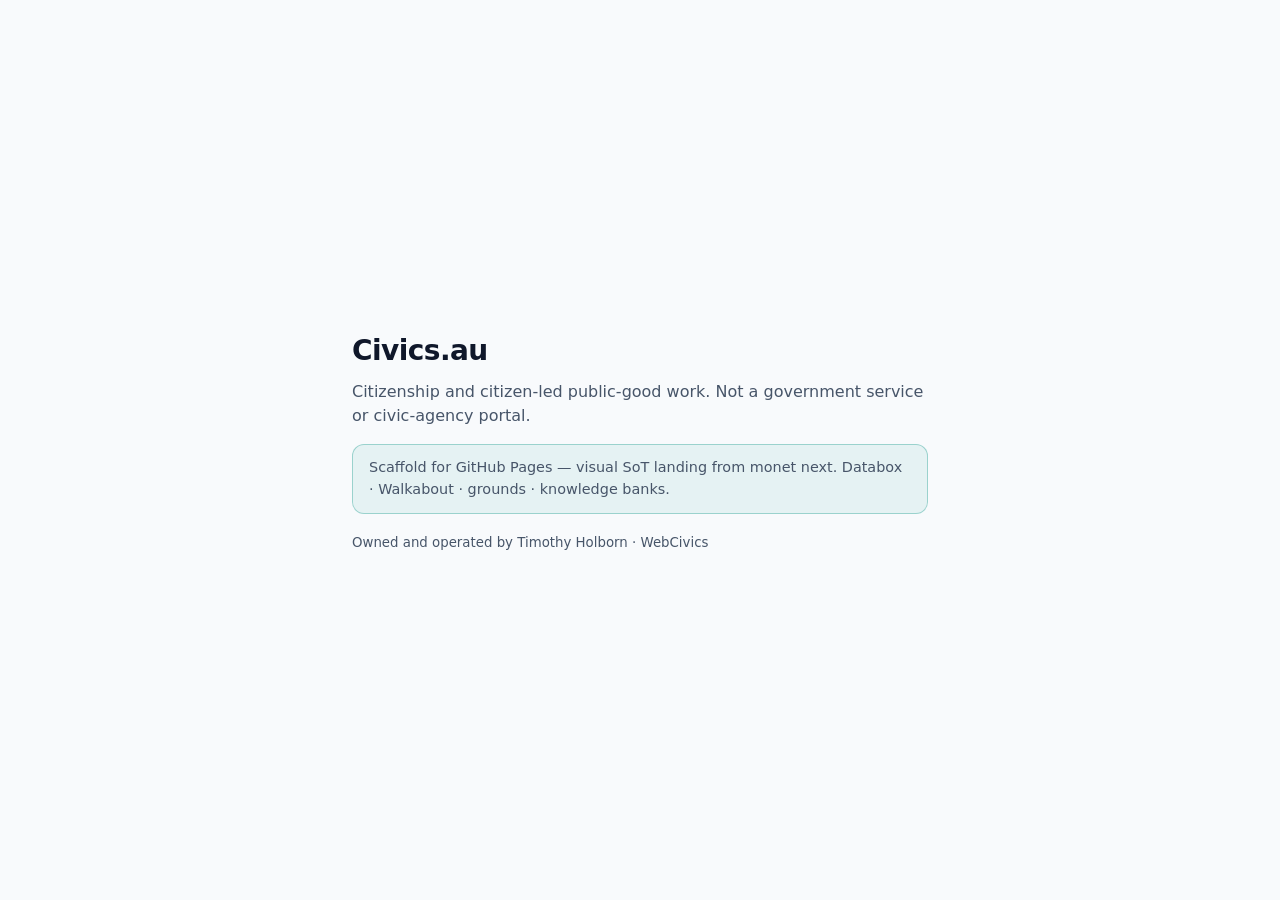
==== index.html @ 1c13857c "chore: stand up GitHub Pages scaffold for www.civics.au Minimal index + CNAME + nojekyll so monet ca" ====
<!DOCTYPE html>
<html lang="en-AU">
<head>
<meta charset="utf-8"/>
<meta name="viewport" content="width=device-width, initial-scale=1"/>
<title>Civics.au — citizenship & public-good work</title>
<meta name="description" content="Civics.au is for citizenship and citizen-led public-good work — not a government (civic) agency portal. Owned and operated by Timothy Holborn as part of WebCivics."/>
<style>
  :root { color-scheme: light dark; --ink:#0f172a; --mute:#475569; --bg:#f8fafc; --accent:#0d9488; }
  @media (prefers-color-scheme: dark) {
    :root { --ink:#e2e8f0; --mute:#94a3b8; --bg:#0b1220; --accent:#2dd4bf; }
  }
  * { box-sizing: border-box; }
  body {
    margin: 0; min-height: 100vh; font: 16px/1.5 system-ui, sans-serif;
    color: var(--ink); background: var(--bg);
    display: grid; place-items: center; padding: 2rem;
  }
  main { max-width: 36rem; }
  h1 { font-size: 1.75rem; letter-spacing: -0.02em; margin: 0 0 0.5rem; }
  p { margin: 0 0 1rem; color: var(--mute); }
  .note {
    font-size: 0.9rem; padding: 0.75rem 1rem; border-radius: 0.75rem;
    border: 1px solid color-mix(in srgb, var(--accent) 35%, transparent);
    background: color-mix(in srgb, var(--accent) 8%, transparent);
  }
  code { font-size: 0.85em; }
</style>
</head>
<body>
<main>
  <h1>Civics.au</h1>
  <p>Citizenship and citizen-led public-good work. Not a government service or civic-agency portal.</p>
  <p class="note">Scaffold for GitHub Pages — visual SoT landing from monet next. Databox · Walkabout · grounds · knowledge banks.</p>
  <p><small>Owned and operated by Timothy Holborn · WebCivics</small></p>
</main>
</body>
</html>
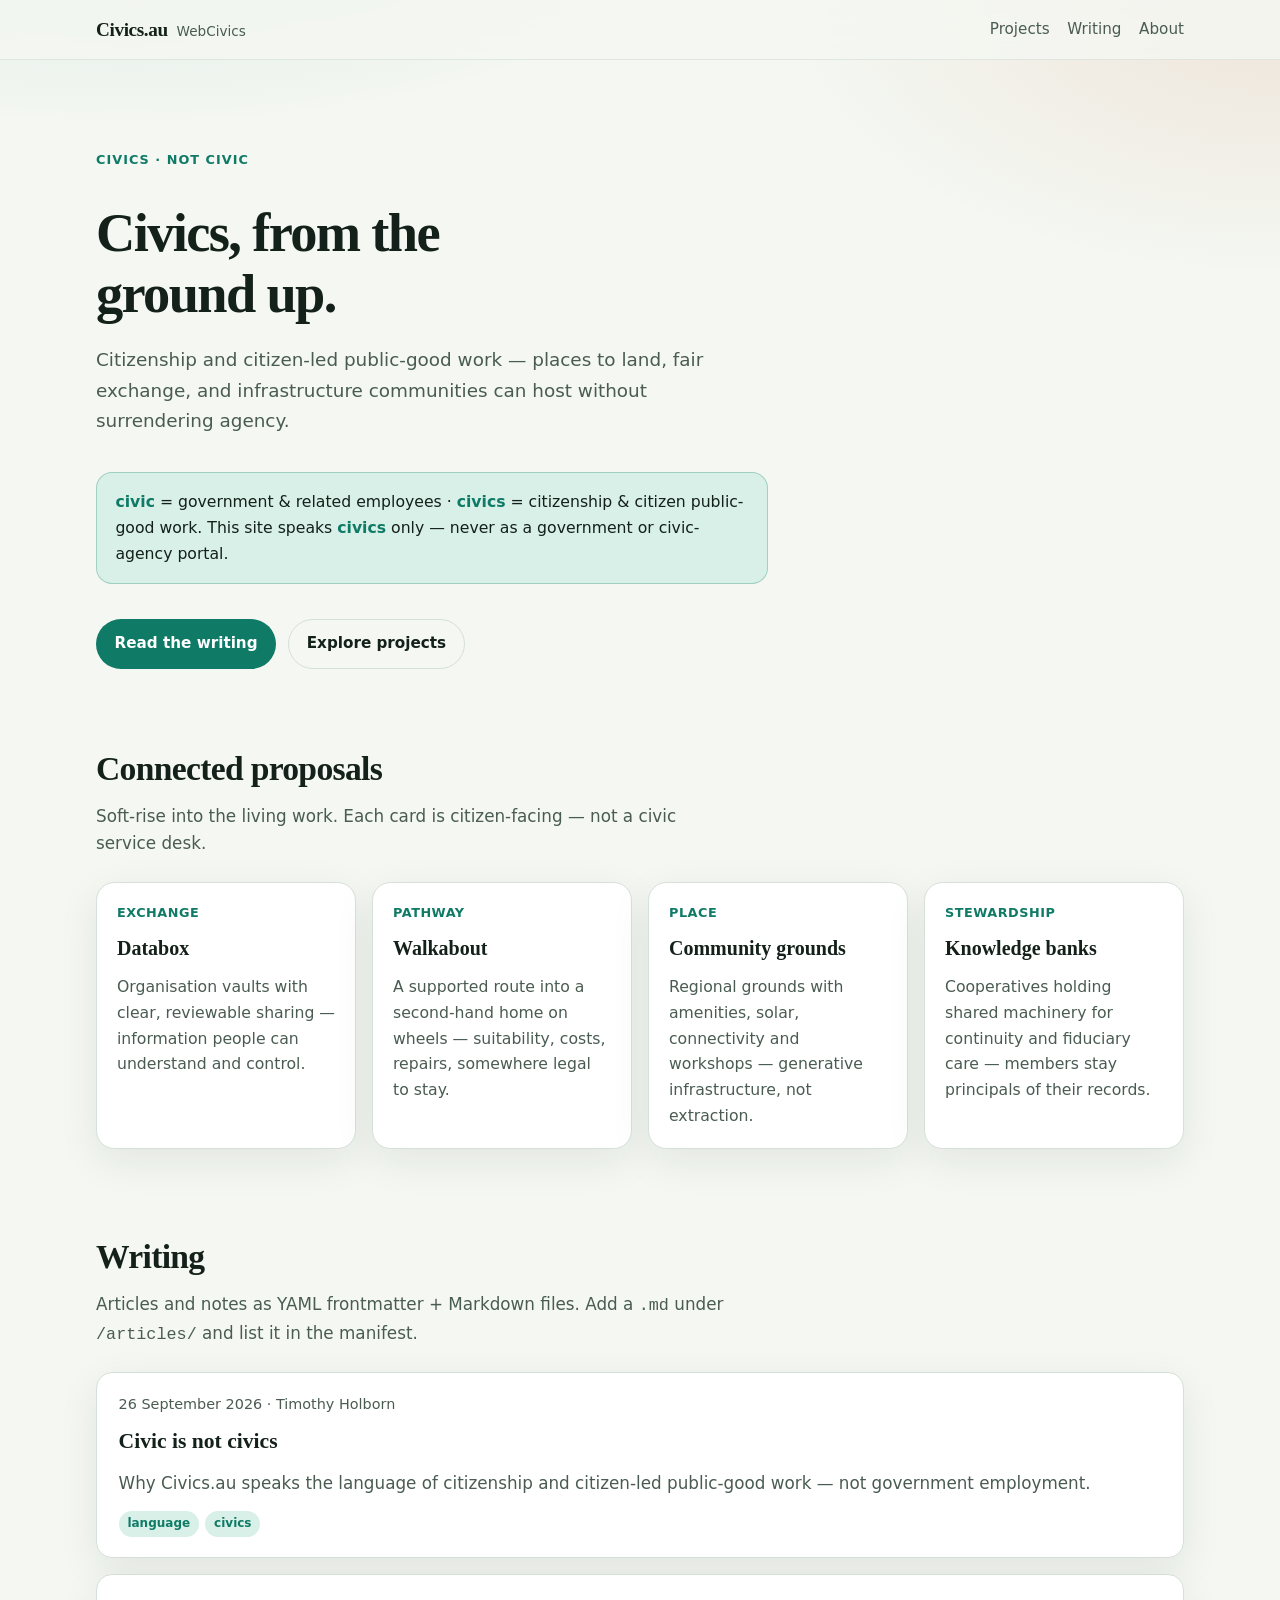
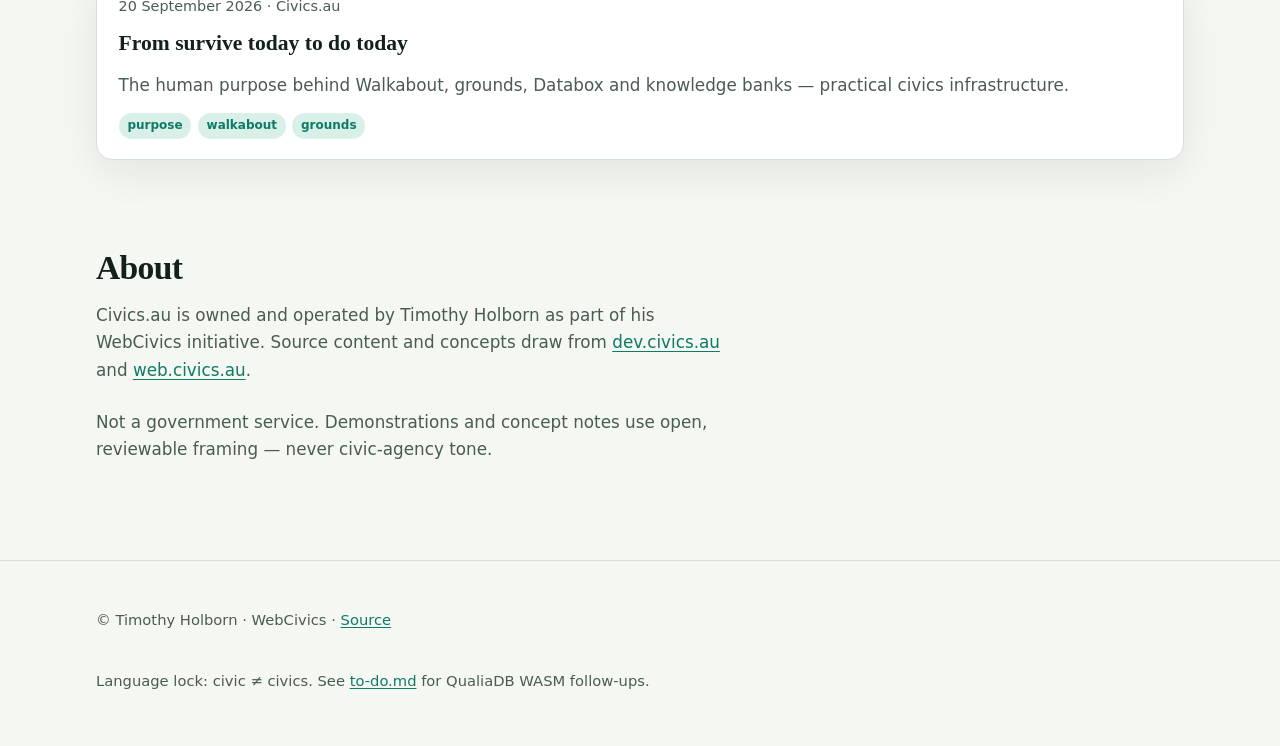
==== commit 2d1fcc52: "feat: civics chrome + YAML/MD writing section (voice lock, Qualia WASM notes) One-page home with civ" ====
--- a/index.html
+++ b/index.html
@@ -1,38 +1,85 @@
 <!DOCTYPE html>
 <html lang="en-AU">
 <head>
-<meta charset="utf-8"/>
-<meta name="viewport" content="width=device-width, initial-scale=1"/>
-<title>Civics.au — citizenship & public-good work</title>
-<meta name="description" content="Civics.au is for citizenship and citizen-led public-good work — not a government (civic) agency portal. Owned and operated by Timothy Holborn as part of WebCivics."/>
-<style>
-  :root { color-scheme: light dark; --ink:#0f172a; --mute:#475569; --bg:#f8fafc; --accent:#0d9488; }
-  @media (prefers-color-scheme: dark) {
-    :root { --ink:#e2e8f0; --mute:#94a3b8; --bg:#0b1220; --accent:#2dd4bf; }
-  }
-  * { box-sizing: border-box; }
-  body {
-    margin: 0; min-height: 100vh; font: 16px/1.5 system-ui, sans-serif;
-    color: var(--ink); background: var(--bg);
-    display: grid; place-items: center; padding: 2rem;
-  }
-  main { max-width: 36rem; }
-  h1 { font-size: 1.75rem; letter-spacing: -0.02em; margin: 0 0 0.5rem; }
-  p { margin: 0 0 1rem; color: var(--mute); }
-  .note {
-    font-size: 0.9rem; padding: 0.75rem 1rem; border-radius: 0.75rem;
-    border: 1px solid color-mix(in srgb, var(--accent) 35%, transparent);
-    background: color-mix(in srgb, var(--accent) 8%, transparent);
-  }
-  code { font-size: 0.85em; }
-</style>
+  <meta charset="utf-8" />
+  <meta name="viewport" content="width=device-width, initial-scale=1" />
+  <title>Civics.au — citizenship &amp; public-good work</title>
+  <meta name="description" content="Civics.au is for citizenship and citizen-led public-good work — not a government (civic) agency portal. Owned and operated by Timothy Holborn as part of WebCivics." />
+  <link rel="stylesheet" href="/css/site.css" />
 </head>
 <body>
-<main>
-  <h1>Civics.au</h1>
-  <p>Citizenship and citizen-led public-good work. Not a government service or civic-agency portal.</p>
-  <p class="note">Scaffold for GitHub Pages — visual SoT landing from monet next. Databox · Walkabout · grounds · knowledge banks.</p>
-  <p><small>Owned and operated by Timothy Holborn · WebCivics</small></p>
-</main>
+  <a class="skip" href="#main">Skip to content</a>
+  <header class="site-header">
+    <div class="wrap bar">
+      <a class="brand" href="/"><strong>Civics.au</strong><span>WebCivics</span></a>
+      <nav class="nav" aria-label="Primary">
+        <a href="#projects">Projects</a>
+        <a href="#writing">Writing</a>
+        <a href="#about">About</a>
+      </nav>
+    </div>
+  </header>
+
+  <main id="main" class="wrap">
+    <section class="hero" aria-labelledby="hero-title">
+      <p class="kicker">Civics · not civic</p>
+      <h1 id="hero-title">Civics, from the ground up.</h1>
+      <p class="lede">Citizenship and citizen-led public-good work — places to land, fair exchange, and infrastructure communities can host without surrendering agency.</p>
+      <p class="voice"><strong>civic</strong> = government &amp; related employees · <strong>civics</strong> = citizenship &amp; citizen public-good work. This site speaks <strong>civics</strong> only — never as a government or civic-agency portal.</p>
+      <div class="actions">
+        <a class="btn btn-primary" href="#writing">Read the writing</a>
+        <a class="btn btn-ghost" href="#projects">Explore projects</a>
+      </div>
+    </section>
+
+    <section id="projects" aria-labelledby="projects-title">
+      <h2 id="projects-title">Connected proposals</h2>
+      <p class="section-lead">Soft-rise into the living work. Each card is citizen-facing — not a civic service desk.</p>
+      <div class="card-grid">
+        <a class="card" href="https://web.civics.au/" rel="noopener noreferrer">
+          <span class="meta">Exchange</span>
+          <h3>Databox</h3>
+          <p>Organisation vaults with clear, reviewable sharing — information people can understand and control.</p>
+        </a>
+        <a class="card" href="https://dev.civics.au/" rel="noopener noreferrer">
+          <span class="meta">Pathway</span>
+          <h3>Walkabout</h3>
+          <p>A supported route into a second-hand home on wheels — suitability, costs, repairs, somewhere legal to stay.</p>
+        </a>
+        <a class="card" href="https://dev.civics.au/" rel="noopener noreferrer">
+          <span class="meta">Place</span>
+          <h3>Community grounds</h3>
+          <p>Regional grounds with amenities, solar, connectivity and workshops — generative infrastructure, not extraction.</p>
+        </a>
+        <a class="card" href="https://dev.civics.au/" rel="noopener noreferrer">
+          <span class="meta">Stewardship</span>
+          <h3>Knowledge banks</h3>
+          <p>Cooperatives holding shared machinery for continuity and fiduciary care — members stay principals of their records.</p>
+        </a>
+      </div>
+    </section>
+
+    <section id="writing" aria-labelledby="writing-title">
+      <h2 id="writing-title">Writing</h2>
+      <p class="section-lead">Articles and notes as YAML frontmatter + Markdown files. Add a <code>.md</code> under <code>/articles/</code> and list it in the manifest.</p>
+      <div id="articles-list" class="articles-list" aria-live="polite"></div>
+    </section>
+
+    <section id="about" aria-labelledby="about-title">
+      <h2 id="about-title">About</h2>
+      <p class="section-lead">Civics.au is owned and operated by Timothy Holborn as part of his WebCivics initiative. Source content and concepts draw from <a href="https://dev.civics.au/" rel="noopener noreferrer">dev.civics.au</a> and <a href="https://web.civics.au/" rel="noopener noreferrer">web.civics.au</a>.</p>
+      <p class="section-lead">Not a government service. Demonstrations and concept notes use open, reviewable framing — never civic-agency tone.</p>
+    </section>
+  </main>
+
+  <footer class="site-footer">
+    <div class="wrap">
+      <p>© Timothy Holborn · WebCivics · <a href="https://github.com/mediaprophet/www.civics.au">Source</a></p>
+      <p>Language lock: civic ≠ civics. See <a href="/to-do.md">to-do.md</a> for QualiaDB WASM follow-ups.</p>
+    </div>
+  </footer>
+
+  <script src="/js/articles.js"></script>
+  <script>CivicsArticles.renderList("#articles-list");</script>
 </body>
 </html>
--- a/css/site.css
+++ b/css/site.css
@@ -0,0 +1,156 @@
+:root {
+  color-scheme: light dark;
+  --ink: #14201a;
+  --mute: #4a5c52;
+  --bg: #f4f7f2;
+  --paper: #ffffff;
+  --line: #d5e0d8;
+  --accent: #0f7a66;
+  --accent-soft: #d8f0e8;
+  --warm: #c45c26;
+  --radius: 1rem;
+  --shadow: 0 12px 40px rgba(20, 32, 26, 0.08);
+  --font: "Iowan Old Style", "Palatino Linotype", Palatino, "Book Antiqua", Georgia, serif;
+  --sans: "Segoe UI", system-ui, -apple-system, sans-serif;
+}
+@media (prefers-color-scheme: dark) {
+  :root {
+    --ink: #e8f0ea;
+    --mute: #9db0a4;
+    --bg: #0c1410;
+    --paper: #15201a;
+    --line: #2a3b32;
+    --accent: #3dceb0;
+    --accent-soft: #16352c;
+    --warm: #e08955;
+    --shadow: 0 12px 40px rgba(0, 0, 0, 0.35);
+  }
+}
+* { box-sizing: border-box; }
+html { scroll-behavior: smooth; }
+body {
+  margin: 0;
+  min-height: 100vh;
+  font: 1.05rem/1.65 var(--sans);
+  color: var(--ink);
+  background:
+    radial-gradient(1200px 600px at 10% -10%, color-mix(in srgb, var(--accent) 18%, transparent), transparent 60%),
+    radial-gradient(900px 500px at 100% 0%, color-mix(in srgb, var(--warm) 12%, transparent), transparent 55%),
+    var(--bg);
+}
+a { color: var(--accent); text-underline-offset: 0.15em; }
+a:hover { color: var(--warm); }
+.wrap { width: min(68rem, calc(100% - 2.5rem)); margin-inline: auto; }
+.skip {
+  position: absolute; left: -999px; top: 0;
+  background: var(--paper); color: var(--ink); padding: 0.5rem 1rem; z-index: 100;
+}
+.skip:focus { left: 1rem; top: 1rem; }
+.site-header {
+  position: sticky; top: 0; z-index: 20;
+  backdrop-filter: blur(12px);
+  background: color-mix(in srgb, var(--bg) 82%, transparent);
+  border-bottom: 1px solid color-mix(in srgb, var(--line) 70%, transparent);
+}
+.site-header .bar {
+  display: flex; align-items: center; justify-content: space-between;
+  gap: 1rem; padding: 0.85rem 0;
+}
+.brand {
+  display: flex; align-items: baseline; gap: 0.55rem;
+  text-decoration: none; color: var(--ink); font-family: var(--font);
+}
+.brand strong { font-size: 1.2rem; letter-spacing: -0.02em; }
+.brand span { color: var(--mute); font-size: 0.85rem; font-family: var(--sans); }
+.nav { display: flex; flex-wrap: wrap; gap: 0.85rem 1.1rem; }
+.nav a { color: var(--mute); text-decoration: none; font-size: 0.95rem; }
+.nav a:hover, .nav a[aria-current="page"] { color: var(--ink); }
+.hero { padding: clamp(2.5rem, 6vw, 5rem) 0 2rem; display: grid; gap: 1.25rem; }
+.kicker {
+  display: inline-flex; align-items: center; gap: 0.5rem;
+  font-size: 0.8rem; letter-spacing: 0.08em; text-transform: uppercase;
+  color: var(--accent); font-weight: 600;
+}
+.hero h1 {
+  margin: 0; font-family: var(--font);
+  font-size: clamp(2.1rem, 5vw, 3.4rem); line-height: 1.12;
+  letter-spacing: -0.03em; max-width: 16ch;
+}
+.lede { margin: 0; max-width: 42rem; color: var(--mute); font-size: 1.15rem; }
+.voice {
+  max-width: 42rem; padding: 1rem 1.15rem; border-radius: var(--radius);
+  background: var(--accent-soft); border: 1px solid color-mix(in srgb, var(--accent) 28%, transparent);
+  color: var(--ink); font-size: 0.98rem;
+}
+.voice strong { color: var(--accent); }
+.actions { display: flex; flex-wrap: wrap; gap: 0.75rem; }
+.btn {
+  display: inline-flex; align-items: center; justify-content: center;
+  padding: 0.7rem 1.1rem; border-radius: 999px; text-decoration: none;
+  font-weight: 600; font-size: 0.95rem; border: 1px solid transparent;
+}
+.btn-primary { background: var(--accent); color: #fff; }
+.btn-primary:hover { filter: brightness(1.05); color: #fff; }
+.btn-ghost { background: transparent; color: var(--ink); border-color: var(--line); }
+.btn-ghost:hover { border-color: var(--accent); color: var(--accent); }
+section { padding: 2.5rem 0; }
+section h2 {
+  margin: 0 0 0.4rem; font-family: var(--font);
+  font-size: clamp(1.6rem, 3vw, 2.1rem); letter-spacing: -0.02em;
+}
+.section-lead { margin: 0 0 1.5rem; color: var(--mute); max-width: 40rem; }
+.card-grid {
+  display: grid; gap: 1rem;
+  grid-template-columns: repeat(auto-fit, minmax(15rem, 1fr));
+}
+.card {
+  background: var(--paper); border: 1px solid var(--line);
+  border-radius: calc(var(--radius) + 0.15rem); padding: 1.2rem 1.25rem;
+  box-shadow: var(--shadow); display: grid; gap: 0.55rem; align-content: start;
+  text-decoration: none; color: inherit; transition: transform 0.15s ease, border-color 0.15s ease;
+}
+.card:hover { transform: translateY(-2px); border-color: color-mix(in srgb, var(--accent) 45%, var(--line)); }
+.card h3 { margin: 0; font-family: var(--font); font-size: 1.25rem; }
+.card p { margin: 0; color: var(--mute); font-size: 0.98rem; }
+.card .meta { font-size: 0.8rem; color: var(--accent); font-weight: 600; letter-spacing: 0.04em; text-transform: uppercase; }
+.articles-list { display: grid; gap: 1rem; }
+.article-card {
+  background: var(--paper); border: 1px solid var(--line);
+  border-radius: var(--radius); padding: 1.25rem 1.35rem;
+  box-shadow: var(--shadow); display: grid; gap: 0.45rem;
+}
+.article-card h3 { margin: 0; font-family: var(--font); font-size: 1.35rem; }
+.article-card h3 a { color: inherit; text-decoration: none; }
+.article-card h3 a:hover { color: var(--accent); }
+.article-card .byline { color: var(--mute); font-size: 0.9rem; }
+.article-card .excerpt { margin: 0.2rem 0 0; color: var(--mute); }
+.tags { display: flex; flex-wrap: wrap; gap: 0.4rem; margin-top: 0.35rem; }
+.tag {
+  font-size: 0.75rem; padding: 0.2rem 0.55rem; border-radius: 999px;
+  background: var(--accent-soft); color: var(--accent); font-weight: 600;
+}
+.site-footer {
+  margin-top: 2rem; padding: 2rem 0 2.5rem;
+  border-top: 1px solid var(--line); color: var(--mute); font-size: 0.92rem;
+}
+.site-footer .wrap { display: grid; gap: 0.5rem; }
+.article-page { padding: 2rem 0 3rem; }
+.article-page header { margin-bottom: 1.75rem; max-width: 42rem; }
+.article-page h1 {
+  margin: 0.35rem 0 0.5rem; font-family: var(--font);
+  font-size: clamp(1.9rem, 4vw, 2.7rem); line-height: 1.15; letter-spacing: -0.02em;
+}
+.prose {
+  max-width: 42rem; background: var(--paper); border: 1px solid var(--line);
+  border-radius: var(--radius); padding: clamp(1.25rem, 3vw, 2rem);
+  box-shadow: var(--shadow);
+}
+.prose h2, .prose h3 { font-family: var(--font); letter-spacing: -0.01em; }
+.prose code {
+  font-size: 0.9em; padding: 0.1em 0.35em; border-radius: 0.3em;
+  background: var(--accent-soft);
+}
+.status { color: var(--mute); font-size: 0.95rem; }
+@media (max-width: 640px) {
+  .site-header .bar { flex-direction: column; align-items: flex-start; }
+}
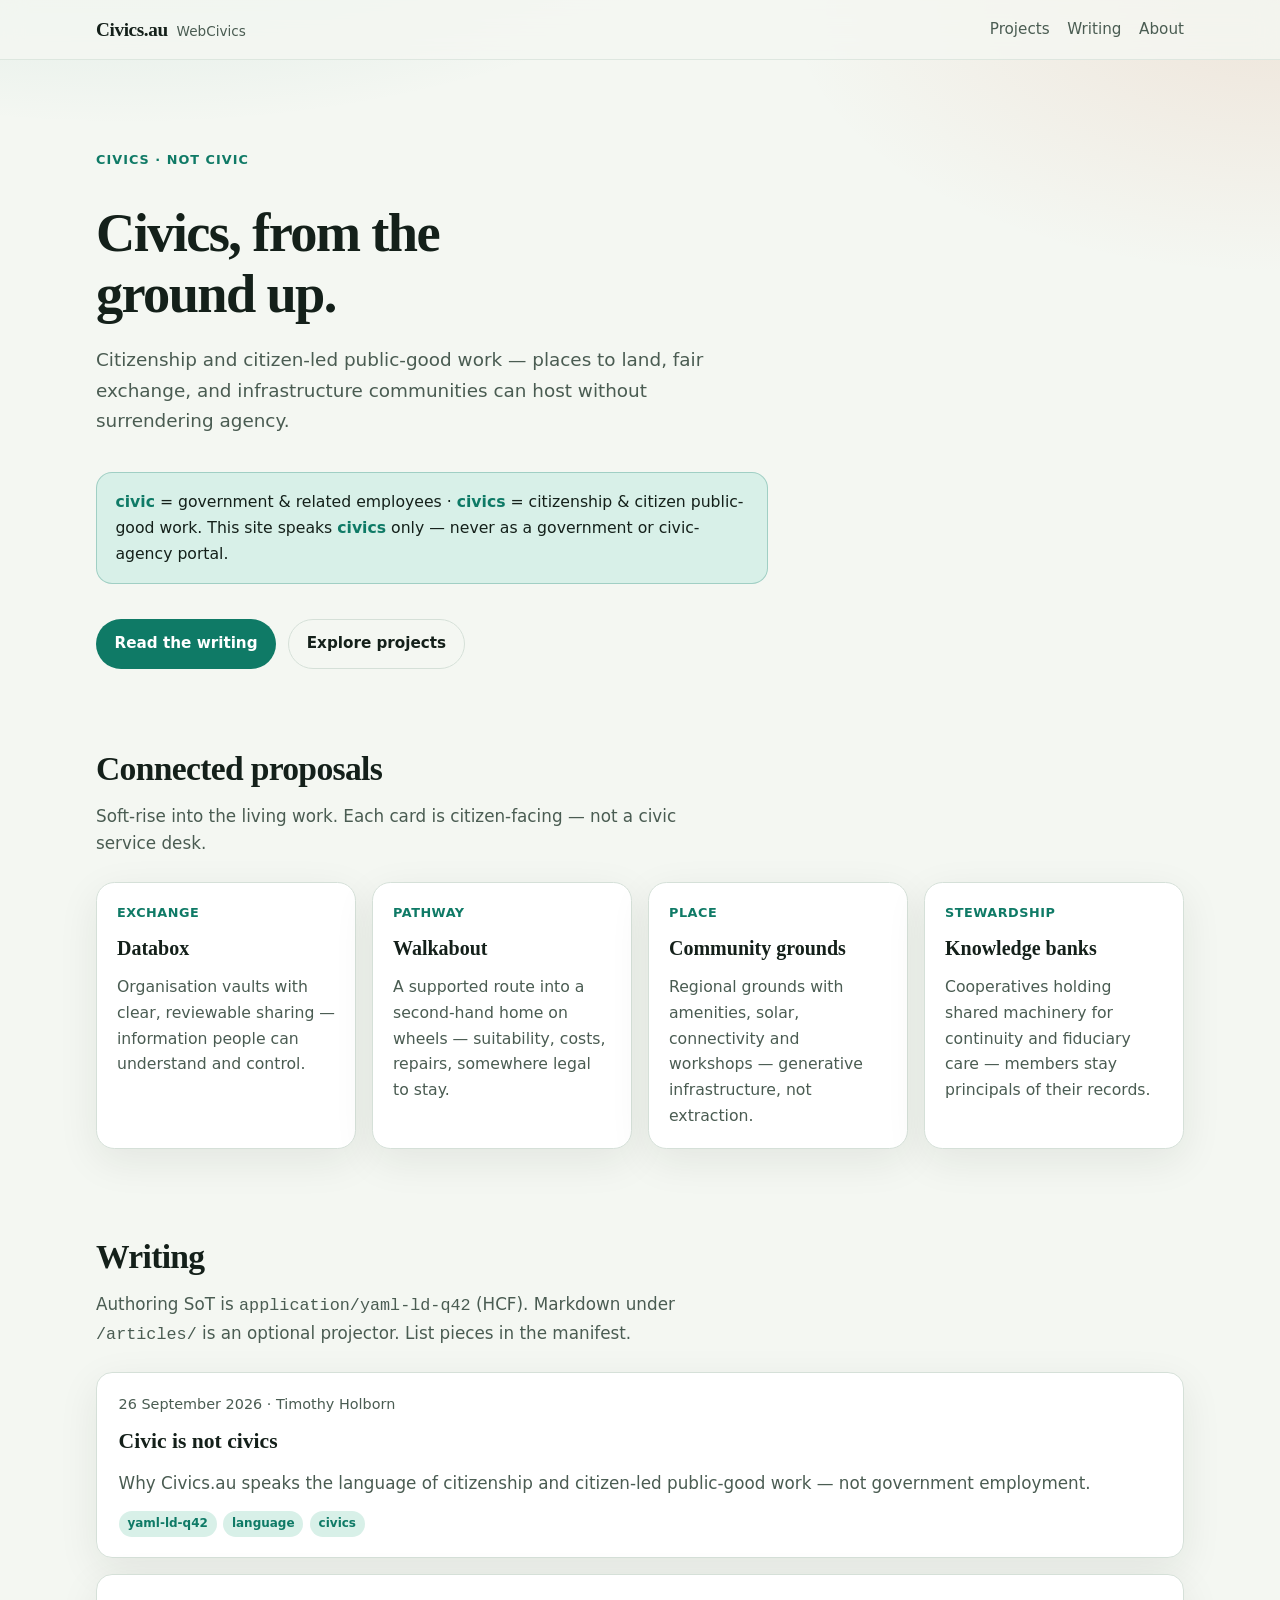
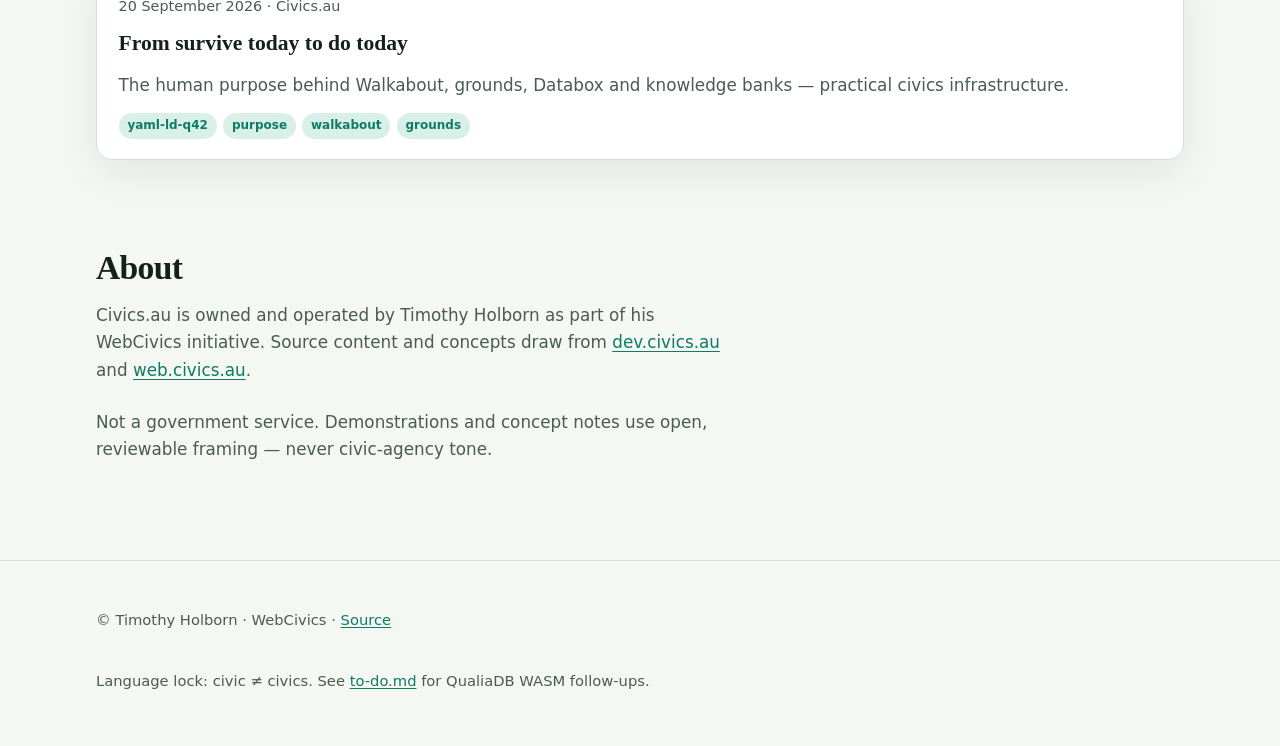
==== commit a5645964: "feat(writing): yaml-ld-q42 HCF SoT; Markdown kept as projector Aligns www.civics.au Writing with Qua" ====
--- a/index.html
+++ b/index.html
@@ -61,7 +61,7 @@
 
     <section id="writing" aria-labelledby="writing-title">
       <h2 id="writing-title">Writing</h2>
-      <p class="section-lead">Articles and notes as YAML frontmatter + Markdown files. Add a <code>.md</code> under <code>/articles/</code> and list it in the manifest.</p>
+      <p class="section-lead">Authoring SoT is <code>application/yaml-ld-q42</code> (HCF). Markdown under <code>/articles/</code> is an optional projector. List pieces in the manifest.</p>
       <div id="articles-list" class="articles-list" aria-live="polite"></div>
     </section>
 
--- a/css/site.css
+++ b/css/site.css
@@ -154,3 +154,23 @@
 @media (max-width: 640px) {
   .site-header .bar { flex-direction: column; align-items: flex-start; }
 }
+
+/* Soft-rise — davinci motion pass; honor reduced-motion */
+@keyframes soft-rise {
+  from { opacity: 0; transform: translateY(12px); }
+  to { opacity: 1; transform: translateY(0); }
+}
+.hero, .card, .article-card {
+  animation: soft-rise 0.55s ease both;
+}
+.card-grid .card:nth-child(1), .articles-list .article-card:nth-child(1) { animation-delay: 0.05s; }
+.card-grid .card:nth-child(2), .articles-list .article-card:nth-child(2) { animation-delay: 0.1s; }
+.card-grid .card:nth-child(3), .articles-list .article-card:nth-child(3) { animation-delay: 0.15s; }
+.card-grid .card:nth-child(4), .articles-list .article-card:nth-child(4) { animation-delay: 0.2s; }
+.card-grid .card:nth-child(5), .articles-list .article-card:nth-child(5) { animation-delay: 0.25s; }
+.card-grid .card:nth-child(n+6), .articles-list .article-card:nth-child(n+6) { animation-delay: 0.3s; }
+@media (prefers-reduced-motion: reduce) {
+  .hero, .card, .article-card { animation: none; }
+  .card { transition: none; }
+  .card:hover { transform: none; }
+}
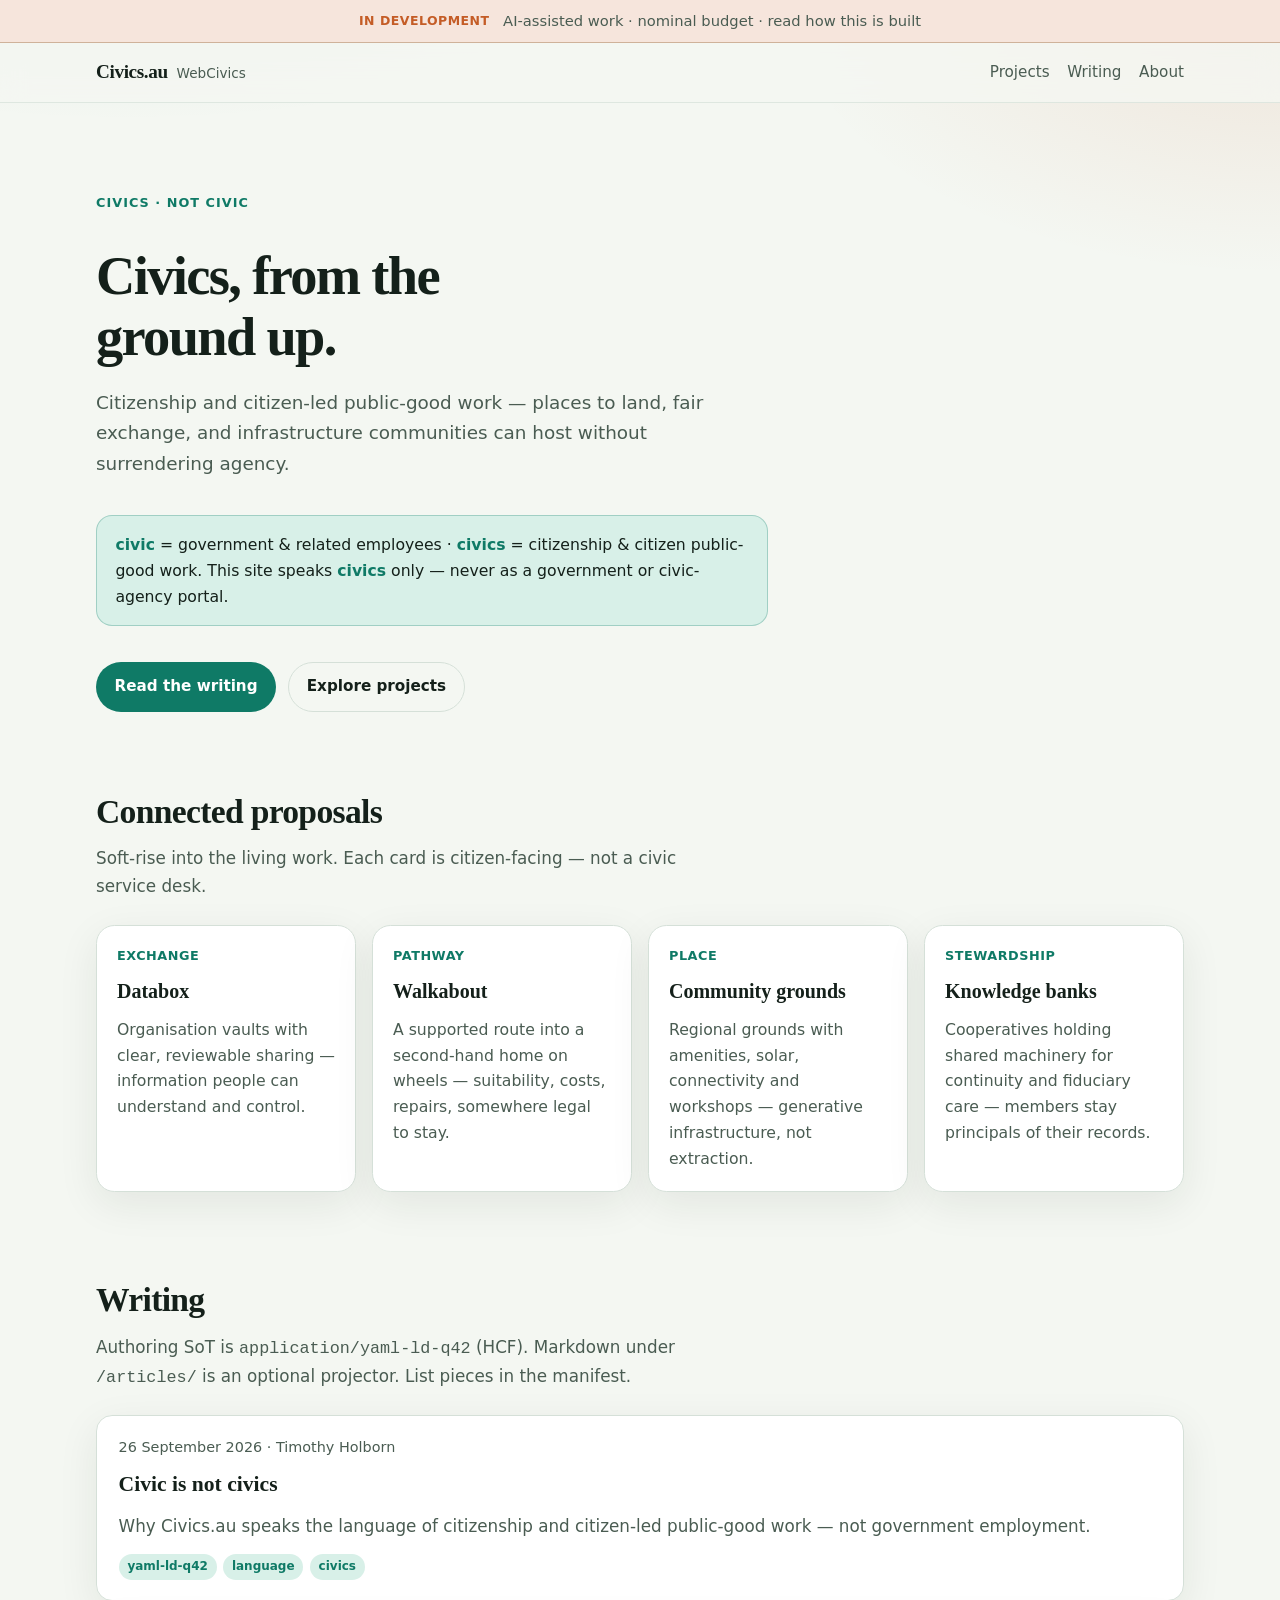
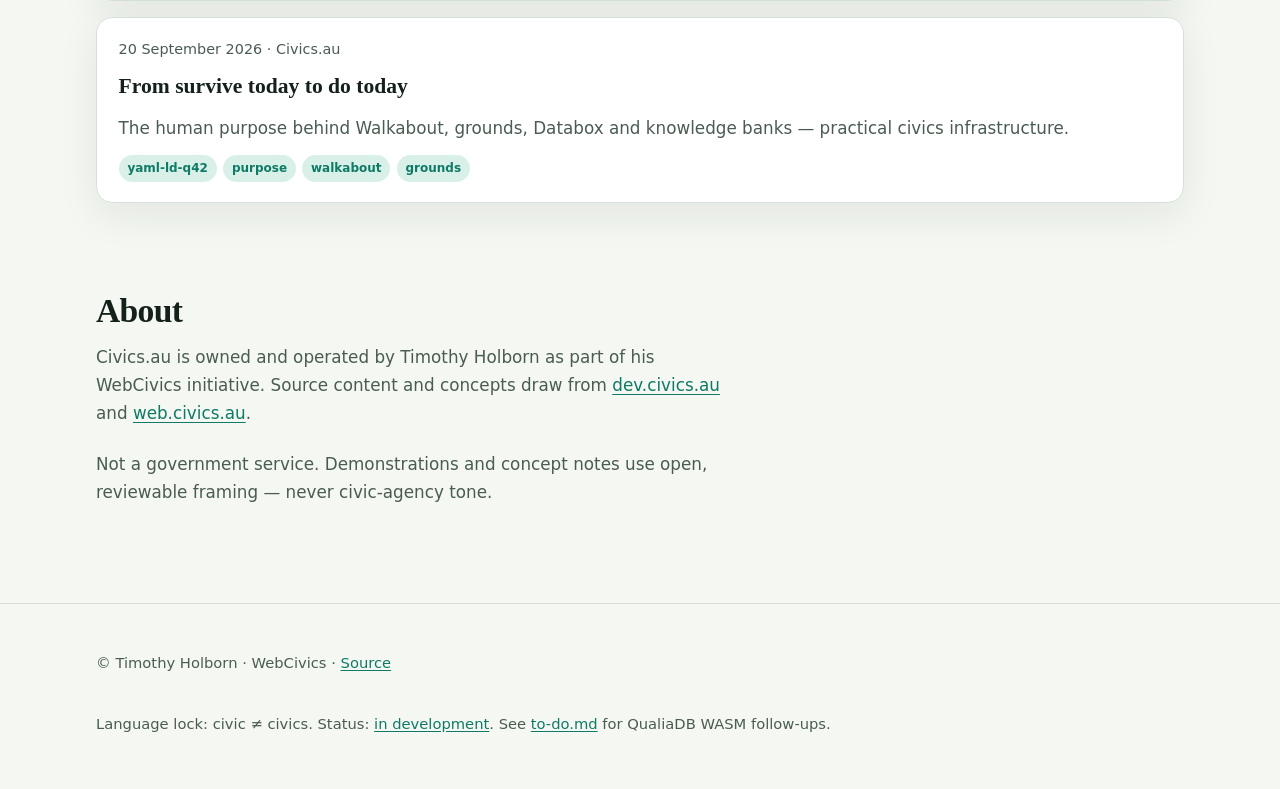
==== commit fbcfa19a: "feat(site): in-development banner + AI support / budget notice Adds a site-wide "In development" not" ====
--- a/index.html
+++ b/index.html
@@ -9,6 +9,10 @@
 </head>
 <body>
   <a class="skip" href="#main">Skip to content</a>
+  <a class="dev-banner" href="/in-development.html">
+    <span class="dev-banner-label">In development</span>
+    <span class="dev-banner-hint">AI-assisted work · nominal budget · read how this is built</span>
+  </a>
   <header class="site-header">
     <div class="wrap bar">
       <a class="brand" href="/"><strong>Civics.au</strong><span>WebCivics</span></a>
@@ -75,7 +79,7 @@
   <footer class="site-footer">
     <div class="wrap">
       <p>© Timothy Holborn · WebCivics · <a href="https://github.com/mediaprophet/www.civics.au">Source</a></p>
-      <p>Language lock: civic ≠ civics. See <a href="/to-do.md">to-do.md</a> for QualiaDB WASM follow-ups.</p>
+      <p>Language lock: civic ≠ civics. Status: <a href="/in-development.html">in development</a>. See <a href="/to-do.md">to-do.md</a> for QualiaDB WASM follow-ups.</p>
     </div>
   </footer>
 
--- a/css/site.css
+++ b/css/site.css
@@ -174,3 +174,38 @@
   .card { transition: none; }
   .card:hover { transform: none; }
 }
+
+/* In-development notice — links to /in-development.html */
+.dev-banner {
+  display: flex; flex-wrap: wrap; align-items: center; justify-content: center;
+  gap: 0.45rem 0.85rem;
+  padding: 0.55rem 1rem;
+  text-decoration: none;
+  background: color-mix(in srgb, var(--warm) 16%, var(--paper));
+  border-bottom: 1px solid color-mix(in srgb, var(--warm) 35%, var(--line));
+  color: var(--ink);
+  font-size: 0.92rem;
+  transition: background 0.15s ease;
+}
+.dev-banner:hover {
+  background: color-mix(in srgb, var(--warm) 24%, var(--paper));
+  color: var(--ink);
+}
+.dev-banner:focus-visible {
+  outline: 2px solid var(--accent);
+  outline-offset: -2px;
+}
+.dev-banner-label {
+  font-weight: 700;
+  letter-spacing: 0.04em;
+  text-transform: uppercase;
+  font-size: 0.78rem;
+  color: var(--warm);
+}
+.dev-banner-hint { color: var(--mute); }
+.prose ul { padding-left: 1.25rem; }
+.prose li { margin: 0.45rem 0; }
+.article-page .byline { color: var(--mute); font-size: 0.95rem; margin: 0; }
+@media (prefers-reduced-motion: reduce) {
+  .dev-banner { transition: none; }
+}
